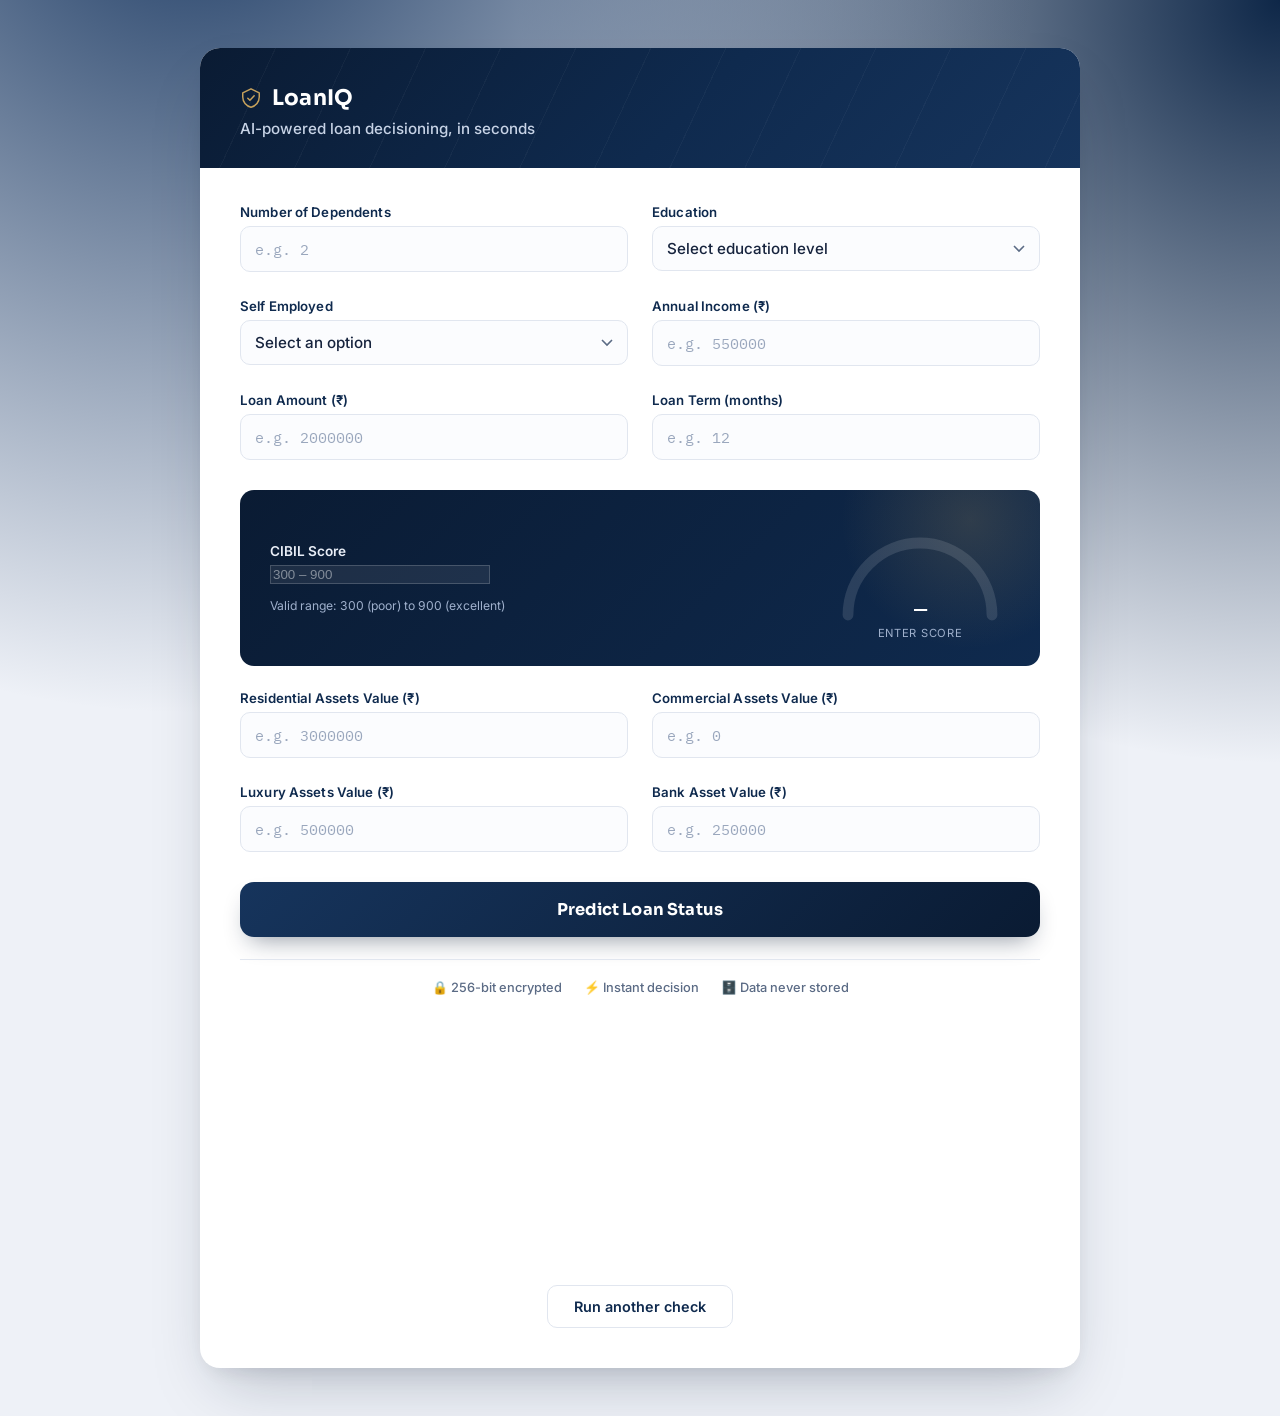
==== frontend/index.html @ 52e03232 "frontend" ====
<!DOCTYPE html>
<html lang="en">
<head>
  <meta charset="UTF-8" />
  <meta name="viewport" content="width=device-width, initial-scale=1.0" />
  <title>LoanIQ — Instant Loan Decisioning</title>

  <!-- Google Fonts: Sora for display/headings, Inter for body copy, IBM Plex Mono for financial figures -->
  <link rel="preconnect" href="https://fonts.googleapis.com">
  <link rel="preconnect" href="https://fonts.gstatic.com" crossorigin>
  <link href="https://fonts.googleapis.com/css2?family=Sora:wght@500;600;700;800&family=Inter:wght@400;500;600&family=IBM+Plex+Mono:wght@500;600&display=swap" rel="stylesheet">

  <link rel="stylesheet" href="style.css" />
</head>
<body>

  <div class="page">
    <main class="card" role="main">

      <!-- ============ HEADER ============ -->
      <header class="card-header">
        <div class="brand">
          <span class="brand-mark" aria-hidden="true">
            <svg viewBox="0 0 24 24" width="22" height="22" fill="none" xmlns="http://www.w3.org/2000/svg">
              <path d="M12 2L3 6.5V11c0 5.25 3.6 9.9 9 11 5.4-1.1 9-5.75 9-11V6.5L12 2z" stroke="currentColor" stroke-width="1.6" stroke-linejoin="round"/>
              <path d="M8.5 12.2l2.3 2.3 4.7-5" stroke="currentColor" stroke-width="1.6" stroke-linecap="round" stroke-linejoin="round"/>
            </svg>
          </span>
          <span class="brand-name">LoanIQ</span>
        </div>
        <p class="tagline">AI-powered loan decisioning, in seconds</p>
      </header>

      <!-- ============ FORM VIEW ============ -->
      <section class="card-body" id="formView">
        <form id="loanForm" novalidate autocomplete="off">

          <div class="field-grid">

            <!-- Number of Dependents -->
            <div class="field">
              <label for="no_of_dependents">Number of Dependents</label>
              <input
                type="number"
                id="no_of_dependents"
                name="no_of_dependents"
                placeholder="e.g. 2"
                min="0"
                step="1"
                aria-describedby="err_no_of_dependents"
              />
              <span class="error-msg" id="err_no_of_dependents" role="alert"></span>
            </div>

            <!-- Education -->
            <div class="field">
              <label for="education">Education</label>
              <select id="education" name="education" aria-describedby="err_education">
                <option value="" disabled selected>Select education level</option>
                <option value="Graduate">Graduate</option>
                <option value="Not Graduate">Not Graduate</option>
              </select>
              <span class="error-msg" id="err_education" role="alert"></span>
            </div>

            <!-- Self Employed -->
            <div class="field">
              <label for="self_employed">Self Employed</label>
              <select id="self_employed" name="self_employed" aria-describedby="err_self_employed">
                <option value="" disabled selected>Select an option</option>
                <option value="Yes">Yes</option>
                <option value="No">No</option>
              </select>
              <span class="error-msg" id="err_self_employed" role="alert"></span>
            </div>

            <!-- Annual Income -->
            <div class="field">
              <label for="income_annum">Annual Income (₹)</label>
              <input
                type="number"
                id="income_annum"
                name="income_annum"
                placeholder="e.g. 550000"
                min="0"
                step="1000"
                aria-describedby="err_income_annum"
              />
              <span class="error-msg" id="err_income_annum" role="alert"></span>
            </div>

            <!-- Loan Amount -->
            <div class="field">
              <label for="loan_amount">Loan Amount (₹)</label>
              <input
                type="number"
                id="loan_amount"
                name="loan_amount"
                placeholder="e.g. 2000000"
                min="0"
                step="1000"
                aria-describedby="err_loan_amount"
              />
              <span class="error-msg" id="err_loan_amount" role="alert"></span>
            </div>

            <!-- Loan Term -->
            <div class="field">
              <label for="loan_term">Loan Term (months)</label>
              <input
                type="number"
                id="loan_term"
                name="loan_term"
                placeholder="e.g. 12"
                min="1"
                step="1"
                aria-describedby="err_loan_term"
              />
              <span class="error-msg" id="err_loan_term" role="alert"></span>
            </div>

          </div>

          <!-- ============ CIBIL SCORE — SIGNATURE PANEL ============ -->
          <div class="cibil-panel">
            <div class="cibil-info">
              <label for="cibil_score">CIBIL Score</label>
              <input
                type="number"
                id="cibil_score"
                name="cibil_score"
                placeholder="300 – 900"
                min="300"
                max="900"
                step="1"
                aria-describedby="err_cibil_score"
              />
              <span class="error-msg" id="err_cibil_score" role="alert"></span>
              <p class="cibil-hint">Valid range: 300 (poor) to 900 (excellent)</p>
            </div>

            <div class="cibil-gauge" aria-hidden="true">
              <svg viewBox="0 0 200 120" width="180" height="108">
                <path class="gauge-track" d="M20 110 A80 80 0 0 1 180 110" />
                <path class="gauge-fill" id="gaugeFill" d="M20 110 A80 80 0 0 1 180 110" />
              </svg>
              <div class="gauge-readout">
                <span class="gauge-value" id="gaugeValue">—</span>
                <span class="gauge-label" id="gaugeLabel">enter score</span>
              </div>
            </div>
          </div>

          <div class="field-grid">

            <!-- Residential Assets Value -->
            <div class="field">
              <label for="residential_assets_value">Residential Assets Value (₹)</label>
              <input
                type="number"
                id="residential_assets_value"
                name="residential_assets_value"
                placeholder="e.g. 3000000"
                min="0"
                step="1000"
                aria-describedby="err_residential_assets_value"
              />
              <span class="error-msg" id="err_residential_assets_value" role="alert"></span>
            </div>

            <!-- Commercial Assets Value -->
            <div class="field">
              <label for="commercial_assets_value">Commercial Assets Value (₹)</label>
              <input
                type="number"
                id="commercial_assets_value"
                name="commercial_assets_value"
                placeholder="e.g. 0"
                min="0"
                step="1000"
                aria-describedby="err_commercial_assets_value"
              />
              <span class="error-msg" id="err_commercial_assets_value" role="alert"></span>
            </div>

            <!-- Luxury Assets Value -->
            <div class="field">
              <label for="luxury_assets_value">Luxury Assets Value (₹)</label>
              <input
                type="number"
                id="luxury_assets_value"
                name="luxury_assets_value"
                placeholder="e.g. 500000"
                min="0"
                step="1000"
                aria-describedby="err_luxury_assets_value"
              />
              <span class="error-msg" id="err_luxury_assets_value" role="alert"></span>
            </div>

            <!-- Bank Asset Value -->
            <div class="field">
              <label for="bank_asset_value">Bank Asset Value (₹)</label>
              <input
                type="number"
                id="bank_asset_value"
                name="bank_asset_value"
                placeholder="e.g. 250000"
                min="0"
                step="1000"
                aria-describedby="err_bank_asset_value"
              />
              <span class="error-msg" id="err_bank_asset_value" role="alert"></span>
            </div>

          </div>

          <button type="submit" class="predict-btn" id="predictBtn">
            <span class="btn-label">Predict Loan Status</span>
            <span class="btn-spinner" id="btnSpinner" hidden></span>
          </button>

        </form>

        <div class="trust-row">
          <span class="trust-item">🔒 256-bit encrypted</span>
          <span class="trust-item">⚡ Instant decision</span>
          <span class="trust-item">🗄️ Data never stored</span>
        </div>
      </section>

      <!-- ============ RESULT VIEW ============ -->
      <section class="card-body result-view" id="resultView" hidden>
        <div class="result-card" id="resultCard">
          <div class="result-icon" id="resultIcon" aria-hidden="true"></div>
          <h2 class="result-title" id="resultTitle"></h2>
          <p class="result-subtitle" id="resultSubtitle"></p>
        </div>
        <button type="button" class="secondary-btn" id="tryAgainBtn">Run another check</button>
      </section>

    </main>
  </div>

  <script src="script.js"></script>
</body>
</html>
---- frontend/style.css ----
/* =========================================================================
   LoanIQ — Loan Approval Prediction UI
   Design tokens
   ========================================================================= */
:root {
  /* Color palette */
  --navy-deep:    #0A1B33;
  --navy:         #0F2A4E;
  --navy-soft:    #16345C;
  --emerald:      #1B8A5A;
  --emerald-soft: #E5F4EC;
  --rose:         #C0392B;
  --rose-soft:    #FBEAE8;
  --gold:         #C6A15B;
  --gold-soft:    #F6EFE0;

  --bg:           #EEF1F7;
  --surface:      #FFFFFF;
  --text:         #16233D;
  --text-muted:   #5B6B85;
  --border:       #E1E6EF;
  --border-focus: #16345C;

  /* Type */
  --font-display: 'Sora', sans-serif;
  --font-body:    'Inter', sans-serif;
  --font-mono:    'IBM Plex Mono', monospace;

  /* Shape & motion */
  --radius-lg: 20px;
  --radius-md: 14px;
  --radius-sm: 10px;
  --shadow-card: 0 30px 60px -20px rgba(10, 27, 51, 0.25), 0 10px 25px -10px rgba(10, 27, 51, 0.12);
  --ease: cubic-bezier(0.22, 1, 0.36, 1);
}

@media (prefers-reduced-motion: reduce) {
  *, *::before, *::after {
    animation-duration: 0.01ms !important;
    animation-iteration-count: 1 !important;
    transition-duration: 0.01ms !important;
    scroll-behavior: auto !important;
  }
}

* { box-sizing: border-box; }

html, body {
  margin: 0;
  padding: 0;
}

body {
  font-family: var(--font-body);
  color: var(--text);
  background:
    radial-gradient(circle at 15% -10%, #1c3a63 0%, transparent 45%),
    radial-gradient(circle at 100% 0%, #0e2748 0%, transparent 40%),
    var(--bg);
  min-height: 100vh;
  -webkit-font-smoothing: antialiased;
}

.page {
  min-height: 100vh;
  display: flex;
  align-items: center;
  justify-content: center;
  padding: 48px 20px;
}

/* =========================================================================
   Card shell
   ========================================================================= */
.card {
  width: 100%;
  max-width: 880px;
  background: var(--surface);
  border-radius: var(--radius-lg);
  box-shadow: var(--shadow-card);
  overflow: hidden;
  animation: cardEnter 0.6s var(--ease) both;
}

@keyframes cardEnter {
  from { opacity: 0; transform: translateY(18px) scale(0.985); }
  to   { opacity: 1; transform: translateY(0) scale(1); }
}

.card-header {
  background:
    linear-gradient(135deg, var(--navy-deep) 0%, var(--navy) 55%, var(--navy-soft) 100%);
  color: #fff;
  padding: 36px 40px 30px;
  position: relative;
}

.card-header::after {
  content: "";
  position: absolute;
  inset: 0;
  background-image:
    repeating-linear-gradient(115deg, rgba(255,255,255,0.035) 0 1px, transparent 1px 68px);
  pointer-events: none;
}

.brand {
  display: flex;
  align-items: center;
  gap: 10px;
  font-family: var(--font-display);
}

.brand-mark {
  display: inline-flex;
  color: var(--gold);
}

.brand-name {
  font-size: 1.35rem;
  font-weight: 700;
  letter-spacing: 0.01em;
}

.tagline {
  margin: 8px 0 0;
  font-size: 0.95rem;
  color: #C7D3E6;
  font-weight: 500;
}

.card-body {
  padding: 36px 40px 40px;
}

/* =========================================================================
   Form layout
   ========================================================================= */
.field-grid {
  display: grid;
  grid-template-columns: 1fr 1fr;
  gap: 20px 24px;
  margin-bottom: 24px;
}

.field {
  display: flex;
  flex-direction: column;
  gap: 6px;
}

.field label {
  font-size: 0.83rem;
  font-weight: 600;
  color: var(--navy);
  letter-spacing: 0.01em;
}

.field input,
.field select {
  font-family: var(--font-mono);
  font-size: 0.95rem;
  color: var(--text);
  background: #FBFCFE;
  border: 1.5px solid var(--border);
  border-radius: var(--radius-sm);
  padding: 12px 14px;
  transition: border-color 0.2s var(--ease), box-shadow 0.2s var(--ease), background 0.2s var(--ease);
  width: 100%;
}

.field select {
  font-family: var(--font-body);
  font-weight: 500;
  appearance: none;
  background-image: url("data:image/svg+xml,%3Csvg xmlns='http://www.w3.org/2000/svg' width='12' height='8' viewBox='0 0 12 8'%3E%3Cpath d='M1 1l5 5 5-5' stroke='%235B6B85' stroke-width='1.6' fill='none' fill-rule='evenodd'/%3E%3C/svg%3E");
  background-repeat: no-repeat;
  background-position: right 14px center;
  padding-right: 36px;
}

.field input::placeholder { color: #9AA7BD; }

.field input:hover,
.field select:hover {
  border-color: #C3CEDF;
}

.field input:focus,
.field select:focus {
  outline: none;
  border-color: var(--border-focus);
  background: #fff;
  box-shadow: 0 0 0 4px rgba(22, 52, 92, 0.1);
}

.field input:focus-visible,
.field select:focus-visible {
  outline: 2px solid var(--gold);
  outline-offset: 1px;
}

/* Error state */
.field.has-error input,
.field.has-error select {
  border-color: var(--rose);
  background: var(--rose-soft);
}

.error-msg {
  min-height: 16px;
  font-size: 0.78rem;
  color: var(--rose);
  font-weight: 500;
  animation: errorIn 0.2s var(--ease);
}

.error-msg:empty { min-height: 0; }

@keyframes errorIn {
  from { opacity: 0; transform: translateY(-3px); }
  to   { opacity: 1; transform: translateY(0); }
}

/* =========================================================================
   CIBIL panel — signature element: live confidence gauge
   ========================================================================= */
.cibil-panel {
  display: grid;
  grid-template-columns: 1fr auto;
  align-items: center;
  gap: 24px;
  background: linear-gradient(135deg, var(--navy-deep), var(--navy));
  border-radius: var(--radius-md);
  padding: 26px 30px;
  margin-bottom: 24px;
  position: relative;
  overflow: hidden;
}

.cibil-panel::before {
  content: "";
  position: absolute;
  width: 260px;
  height: 260px;
  background: radial-gradient(circle, rgba(198,161,91,0.18), transparent 70%);
  top: -100px;
  right: -60px;
  pointer-events: none;
}

.cibil-info { display: flex; flex-direction: column; gap: 6px; position: relative; z-index: 1; }

.cibil-info label {
  color: #E9EEF7;
  font-size: 0.85rem;
  font-weight: 600;
}

.cibil-info input {
  background: rgba(255,255,255,0.08);
  border: 1.5px solid rgba(255,255,255,0.18);
  color: #fff;
  max-width: 220px;
}

.cibil-info input::placeholder { color: rgba(255,255,255,0.45); }

.cibil-info input:focus {
  background: rgba(255,255,255,0.14);
  border-color: var(--gold);
  box-shadow: 0 0 0 4px rgba(198, 161, 91, 0.2);
}

.cibil-info.field.has-error input {
  border-color: #ff8a80;
  background: rgba(192, 57, 43, 0.25);
}

.cibil-hint {
  margin: 2px 0 0;
  font-size: 0.76rem;
  color: #9FB0CC;
}

.cibil-gauge {
  position: relative;
  z-index: 1;
  display: flex;
  flex-direction: column;
  align-items: center;
  justify-content: flex-end;
}

.gauge-track,
.gauge-fill {
  fill: none;
  stroke-linecap: round;
}

.gauge-track {
  stroke: rgba(255,255,255,0.12);
  stroke-width: 12;
}

.gauge-fill {
  stroke: var(--gold);
  stroke-width: 12;
  stroke-dasharray: 251.3; /* approx arc length */
  stroke-dashoffset: 251.3;
  transition: stroke-dashoffset 0.5s var(--ease), stroke 0.4s var(--ease);
}

.gauge-readout {
  margin-top: -34px;
  display: flex;
  flex-direction: column;
  align-items: center;
}

.gauge-value {
  font-family: var(--font-mono);
  font-size: 1.4rem;
  font-weight: 600;
  color: #fff;
}

.gauge-label {
  font-size: 0.7rem;
  color: #9FB0CC;
  text-transform: uppercase;
  letter-spacing: 0.06em;
}

/* =========================================================================
   Submit button
   ========================================================================= */
.predict-btn {
  width: 100%;
  display: flex;
  align-items: center;
  justify-content: center;
  gap: 10px;
  font-family: var(--font-display);
  font-size: 1.02rem;
  font-weight: 700;
  letter-spacing: 0.01em;
  color: #fff;
  background: linear-gradient(135deg, var(--navy-soft), var(--navy-deep));
  border: none;
  border-radius: var(--radius-md);
  padding: 17px 24px;
  cursor: pointer;
  transition: transform 0.18s var(--ease), box-shadow 0.18s var(--ease), filter 0.18s var(--ease);
  box-shadow: 0 12px 24px -10px rgba(10, 27, 51, 0.45);
}

.predict-btn:hover {
  transform: translateY(-2px);
  filter: brightness(1.08);
  box-shadow: 0 18px 30px -10px rgba(10, 27, 51, 0.5);
}

.predict-btn:active {
  transform: translateY(0);
}

.predict-btn:focus-visible {
  outline: 2px solid var(--gold);
  outline-offset: 3px;
}

.predict-btn:disabled {
  cursor: not-allowed;
  filter: grayscale(0.2) brightness(0.95);
  transform: none;
}

.btn-spinner {
  width: 18px;
  height: 18px;
  border: 2.5px solid rgba(255,255,255,0.35);
  border-top-color: #fff;
  border-radius: 50%;
  animation: spin 0.7s linear infinite;
}

@keyframes spin {
  to { transform: rotate(360deg); }
}

/* =========================================================================
   Trust row
   ========================================================================= */
.trust-row {
  display: flex;
  flex-wrap: wrap;
  justify-content: center;
  gap: 10px 22px;
  margin-top: 22px;
  padding-top: 20px;
  border-top: 1px solid var(--border);
}

.trust-item {
  font-size: 0.8rem;
  color: var(--text-muted);
  font-weight: 500;
}

/* =========================================================================
   Result view
   ========================================================================= */
.result-view {
  display: flex;
  flex-direction: column;
  align-items: center;
  gap: 22px;
  animation: resultIn 0.45s var(--ease);
}

@keyframes resultIn {
  from { opacity: 0; transform: translateY(10px); }
  to   { opacity: 1; transform: translateY(0); }
}

.result-card {
  width: 100%;
  border-radius: var(--radius-lg);
  padding: 44px 32px;
  text-align: center;
  display: flex;
  flex-direction: column;
  align-items: center;
  gap: 14px;
  transition: background 0.3s var(--ease);
}

.result-card.approved {
  background: var(--emerald-soft);
}

.result-card.rejected {
  background: var(--rose-soft);
}

.result-card.error-state {
  background: var(--gold-soft);
}

.result-icon {
  width: 76px;
  height: 76px;
  border-radius: 50%;
  display: flex;
  align-items: center;
  justify-content: center;
  animation: iconPop 0.5s var(--ease) 0.1s both;
}

@keyframes iconPop {
  from { opacity: 0; transform: scale(0.6); }
  to   { opacity: 1; transform: scale(1); }
}

.result-card.approved .result-icon {
  background: var(--emerald);
  box-shadow: 0 0 0 10px rgba(27, 138, 90, 0.12);
}

.result-card.rejected .result-icon {
  background: var(--rose);
  box-shadow: 0 0 0 10px rgba(192, 57, 43, 0.12);
}

.result-card.error-state .result-icon {
  background: var(--gold);
  box-shadow: 0 0 0 10px rgba(198, 161, 91, 0.18);
}

.result-icon svg { width: 34px; height: 34px; }

.result-title {
  font-family: var(--font-display);
  font-size: 1.5rem;
  font-weight: 700;
  margin: 0;
}

.result-card.approved .result-title { color: #12603F; }
.result-card.rejected .result-title { color: #8B2A20; }
.result-card.error-state .result-title { color: #7A5F26; }

.result-subtitle {
  margin: 0;
  font-size: 0.92rem;
  color: var(--text-muted);
  max-width: 420px;
  line-height: 1.5;
}

.secondary-btn {
  background: transparent;
  border: 1.5px solid var(--border);
  color: var(--navy);
  font-family: var(--font-body);
  font-weight: 600;
  font-size: 0.9rem;
  padding: 12px 26px;
  border-radius: var(--radius-sm);
  cursor: pointer;
  transition: border-color 0.2s var(--ease), background 0.2s var(--ease), transform 0.15s var(--ease);
}

.secondary-btn:hover {
  border-color: var(--navy-soft);
  background: #F4F7FB;
  transform: translateY(-1px);
}

.secondary-btn:focus-visible {
  outline: 2px solid var(--gold);
  outline-offset: 2px;
}

/* =========================================================================
   Responsive
   ========================================================================= */
@media (max-width: 680px) {
  .page { padding: 24px 12px; }

  .card-header { padding: 28px 24px 24px; }
  .card-body { padding: 28px 22px 32px; }

  .field-grid { grid-template-columns: 1fr; gap: 16px; }

  .cibil-panel {
    grid-template-columns: 1fr;
    justify-items: center;
    text-align: center;
    padding: 24px 20px;
  }

  .cibil-info { align-items: center; }
  .cibil-info input { max-width: 100%; width: 100%; }

  .brand-name { font-size: 1.2rem; }
  .result-card { padding: 36px 20px; }
}

@media (max-width: 380px) {
  .trust-row { flex-direction: column; align-items: center; gap: 8px; }
}
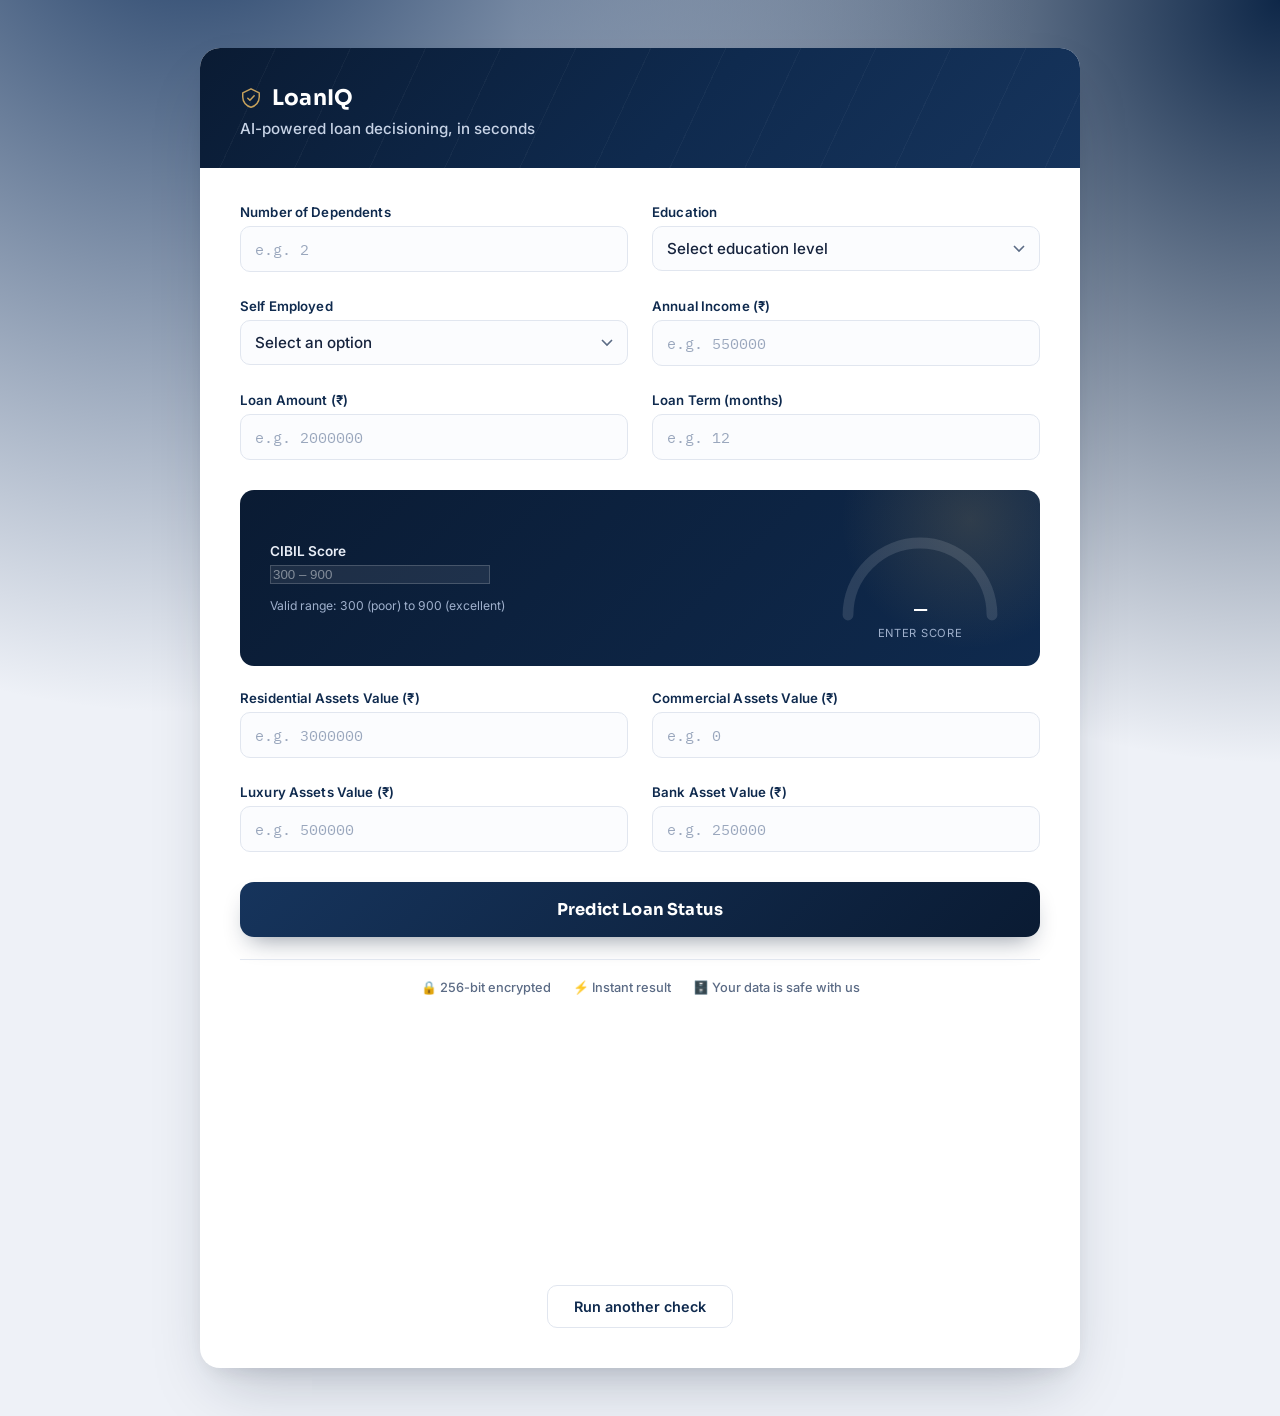
==== commit 8a5e3210: "change tag line" ====
--- a/frontend/index.html
+++ b/frontend/index.html
@@ -224,8 +224,8 @@
 
         <div class="trust-row">
           <span class="trust-item">🔒 256-bit encrypted</span>
-          <span class="trust-item">⚡ Instant decision</span>
-          <span class="trust-item">🗄️ Data never stored</span>
+          <span class="trust-item">⚡ Instant result</span>
+          <span class="trust-item">🗄️ Your data is safe with us </span>
         </div>
       </section>
 
